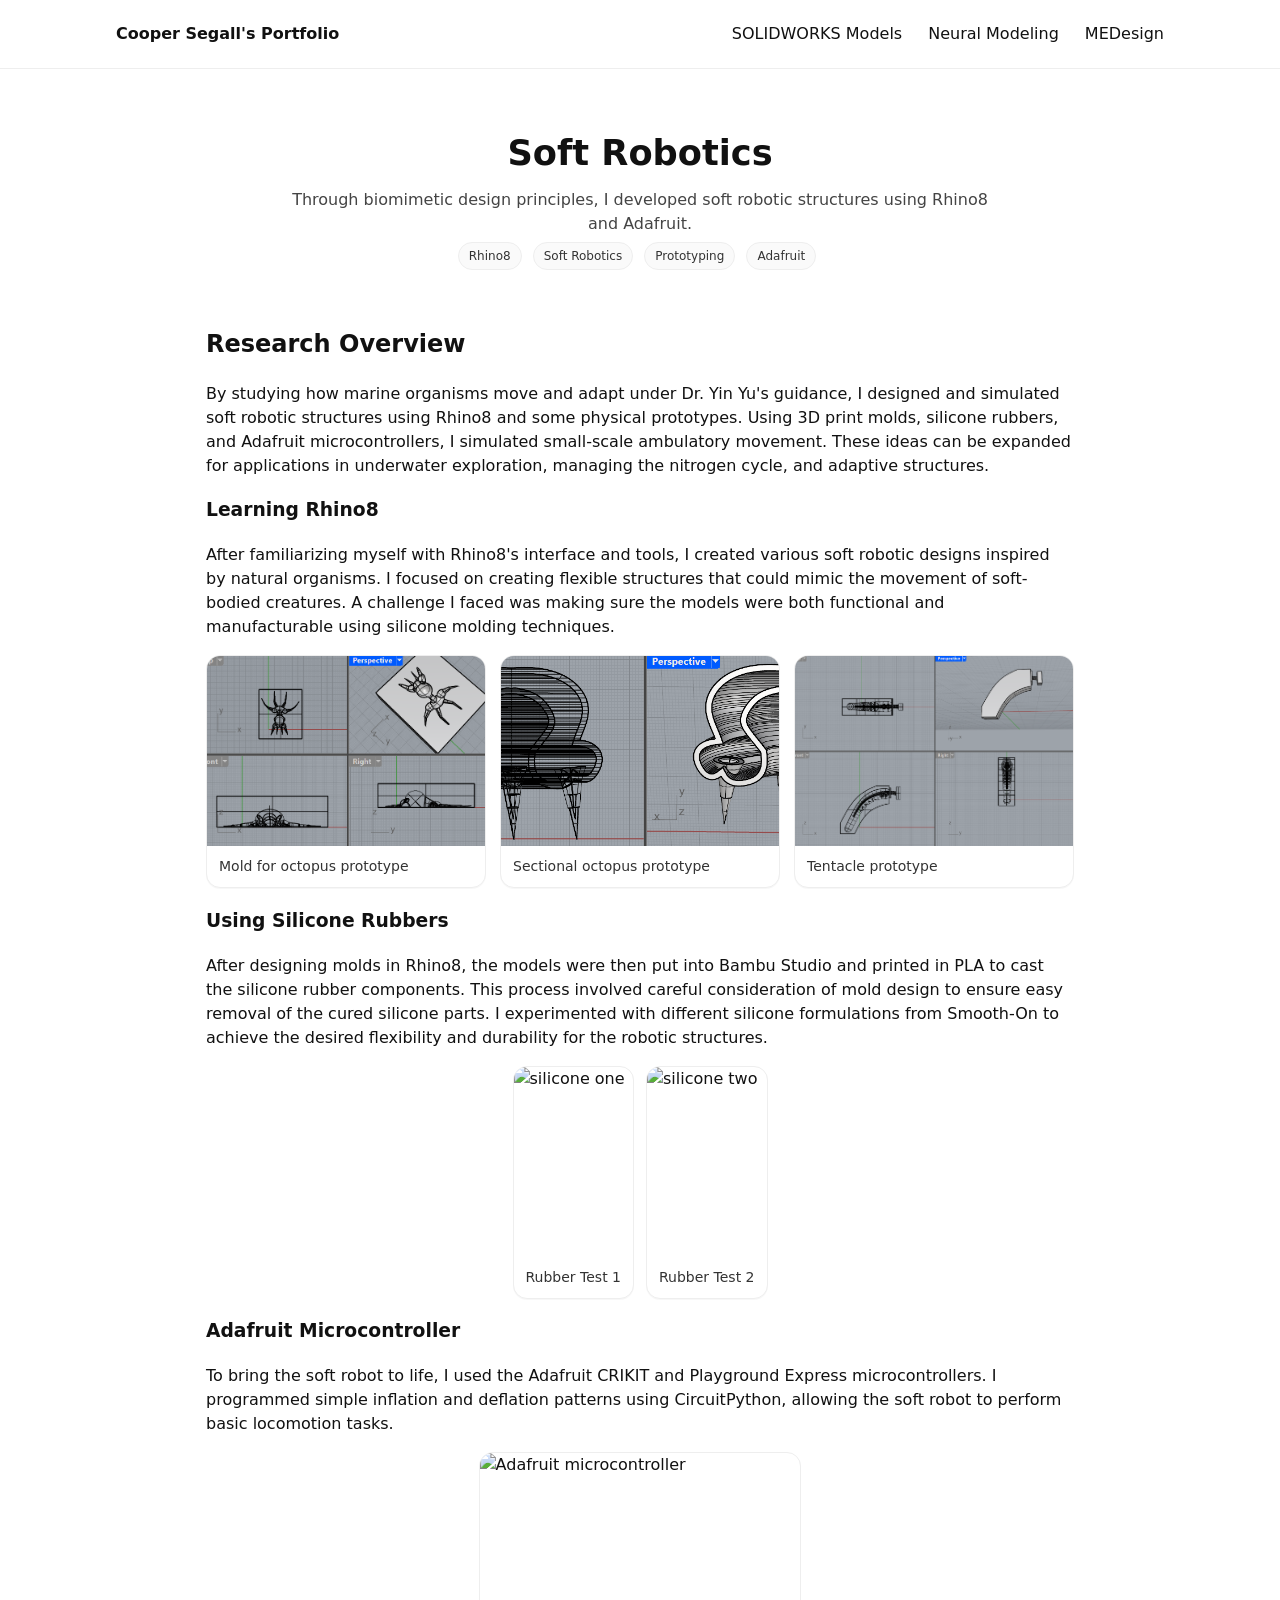
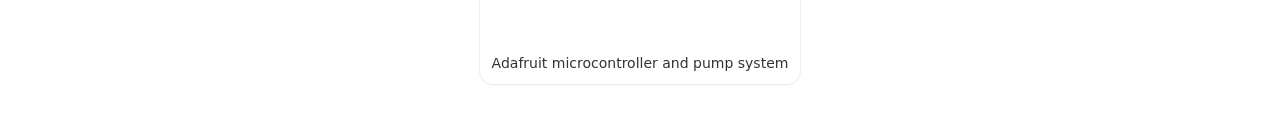
==== softrobotics.html @ 877d693b "site" ====
<!doctype html>
<html lang="en">
<head>
  <meta charset="utf-8" />
  <meta name="viewport" content="width=device-width, initial-scale=1" />
  <title>Soft Robotics</title>
  <link rel="stylesheet" href="styles.css" />

  <style>
    /* Page-specific styling */
    .prose {
      max-width: 900px;
    }

    .pill {
      display: inline-block;
      font-size: 12px;
      padding: 4px 10px;
      border: 1px solid #eee;
      border-radius: 999px;
      background: #fafafa;
      color: #333;
      margin-right: 6px;
      margin-top: 6px;
    }

    .callout {
      border: 1px solid #eee;
      background: #fafafa;
      border-radius: 14px;
      padding: 14px 16px;
      margin-top: 14px;
    }
    .callout.plain {
      border: none;
      background: transparent;
      padding: 0;
      margin-top: 12px;
      text-align: center;
      color: #333;
    }
    .callout.plain b { display: block; margin-bottom: 6px; }

    .kpi {
      display: grid;
      grid-template-columns: repeat(auto-fit, minmax(220px, 1fr));
      gap: 12px;
      margin-top: 14px;
    }

    .kpi .box {
      border: 1px solid #eee;
      border-radius: 14px;
      padding: 12px 14px;
      background: white;
    }

    .kpi .label {
      font-size: 12px;
      color: #555;
    }

    .kpi .value {
      font-size: 20px;
      font-weight: 800;
      margin-top: 6px;
    }

    pre {
      background: #f3f3f3;
      padding: 14px;
      border-radius: 12px;
      overflow-x: auto;
      font-size: 13px;
    }

    code {
      background: #f3f3f3;
      padding: 2px 6px;
      border-radius: 8px;
    }
    /* Figures: full, unrounded photos with captions underneath */
    .grid.full-photos {
      display: grid;
      grid-template-columns: repeat(auto-fit, minmax(260px, 1fr));
      gap: 12px;
      margin-top: 12px;
    }
    .grid.full-photos .photo {
      background: transparent;
      border: none;
      box-shadow: none;
      border-radius: 0;
      overflow: visible;
      display: block;
    }
    .grid.full-photos .photo img {
      width: 100%;
      height: auto;
      display: block;
      border-radius: 0;
    }
    .grid.full-photos .photo .caption {
      padding-top: 8px;
      color: #333;
      font-size: 14px;
      text-align: center;
    }
    .center-grid {
      display: flex;
      justify-content: center;
      gap: 12px;
      flex-wrap: wrap;
      margin-top: 12px;
    }
    .center-grid .card { max-width: 360px; }
    /* Centered Excel image (no box) */
    .center-photo { text-align: center; margin-top: 12px; }
    .center-photo img { max-width: 560px; width: 100%; height: auto; border-radius: 0; display: inline-block; }
  </style>
</head>

<body>
<header>
  <nav class="nav">
    <a class="brand" href="index.html">Cooper Segall's Portfolio</a>
    <div class="links">
      <a href="solidworks.html">SOLIDWORKS Models</a>
      <a href="neural-modeling.html">Neural Modeling</a>
        <a href="medesign.html">MEDesign</a>
    </div>
  </nav>
</header>

<main class="prose">

  <!-- HERO -->
  <section class="hero">
    <h1>Soft Robotics</h1>
    <p>
      Through biomimetic design principles, I developed soft robotic structures using Rhino8 and Adafruit.
    </p>

    <div>
      <span class="pill">Rhino8</span>
      <span class="pill">Soft Robotics</span>
      <span class="pill">Prototyping</span>
      <span class="pill">Adafruit</span>
    </div>
  </section>

  <!-- OVERVIEW -->
  <h2>Research Overview</h2>
  <p>
    By studying how marine organisms move and adapt under Dr. Yin Yu's guidance, I designed and simulated
    soft robotic structures using Rhino8 and some physical prototypes. Using 3D print molds, 
    silicone rubbers, and Adafruit microcontrollers, I simulated small-scale ambulatory movement. 
    These ideas can be expanded for applications in underwater exploration, managing the nitrogen cycle, and adaptive structures.
  </p>

  <!-- 3D MODELING -->
  <h3>Learning Rhino8</h3>
  <p>
    After familiarizing myself with Rhino8's interface and tools, I created various soft robotic designs inspired by natural organisms.
    I focused on creating flexible structures that could mimic the movement of soft-bodied creatures. A challenge I faced was making sure the models 
    were both functional and manufacturable using silicone molding techniques.
  </p>

  <div class="grid" style="margin-top:12px;">
    <div class="card">
      <a href="photos/octomold.png" target="_blank" rel="noopener">
        <img src="photos/octomold.png" alt="octopus prototype" />
        <div class="caption">Mold for octopus prototype</div>
      </a>
    </div>
    <div class="card">
      <a href="photos/sectionocto.png" target="_blank" rel="noopener">
        <img src="photos/sectionocto.png" alt="sectional prototype" />
        <div class="caption">Sectional octopus prototype</div>
      </a>
    </div>
    <div class="card">
      <a href="photos/tentacle.png" target="_blank" rel="noopener">
        <img src="photos/tentacle.png" alt="tentacle prototype" />
        <div class="caption">Tentacle prototype</div>
      </a>
    </div>
  </div>

 <!-- Silicone Molding -->
  <h3>Using Silicone Rubbers</h3>
  <p>
    After designing molds in Rhino8, the models were then put into Bambu Studio and printed in PLA to cast the silicone rubber components.
    This process involved careful consideration of mold design to ensure easy removal of the cured silicone parts.
    I experimented with different silicone formulations from Smooth-On to achieve the desired flexibility and durability for the robotic structures.
  </p>

   <div class="grid center-grid">
    <div class="card">
      <a href="photos/sili1.jpg" target="_blank" rel="noopener">
        <img src="photos/sili1.jpg" alt="silicone one" />
        <div class="caption">Rubber Test 1</div>
      </a>
    </div>
    <div class="card">
      <a href="photos/sili2.jpg" target="_blank" rel="noopener">
        <img src="photos/sili2.jpg" alt="silicone two" />
        <div class="caption">Rubber Test 2</div>
      </a>
    </div>

    </div>
 <!-- Adafruit Microcontrollers -->
  <h3>Adafruit Microcontroller</h3>
  <p>
    To bring the soft robot to life, I used the Adafruit CRIKIT and Playground Express microcontrollers.
    I programmed simple inflation and deflation patterns using CircuitPython, allowing the soft robot to perform basic locomotion tasks.
  </p>
</p>

  <div class="grid center-grid">
    <div class="card">
      <a href="photos/ada.jpg" target="_blank" rel="noopener">
        <img src="photos/ada.jpg" alt="Adafruit microcontroller" />
        <div class="caption">Adafruit microcontroller and pump system</div>
      </a>
    </div>

</main>
</body>
</html>
---- styles.css ----
:root {
  --max: 1100px;
  --gap: 14px;
  --radius: 14px;
}

* { box-sizing: border-box; }

body {
  margin: 0;
  font-family: system-ui, -apple-system, Segoe UI, Roboto, Arial, sans-serif;
  line-height: 1.5;
  color: #111;
}

header {
  position: sticky;
  top: 0;
  background: white;
  border-bottom: 1px solid #eee;
  z-index: 5;
}

.nav {
  max-width: var(--max);
  margin: 0 auto;
  padding: 14px 16px;
  display: flex;
  align-items: center;
  justify-content: space-between;
  gap: 16px;
}

.brand {
  font-weight: 800;
  text-decoration: none;
  color: #111;
}

.nav a {
  text-decoration: none;
  color: #111;
  padding: 8px 10px;
  border-radius: 10px;
}

.nav a:hover { background: #f3f3f3; }

.nav .links {
  display: flex;
  gap: 6px;
  flex-wrap: wrap;
}

main {
  max-width: var(--max);
  margin: 0 auto;
  padding: 22px 16px 40px;
}

.hero {
  padding: 36px 18px;
  border: none;
  border-radius: 8px;
  background: transparent;
  text-align: center;
}

.hero h1 {
  font-size: 2.2rem;
  margin: 0 0 8px;
}

.hero p {
  max-width: 700px;
  margin: 0 auto;
  color: #444;
  font-size: 1rem;
}

.grid {
  margin-top: 18px;
  display: grid;
  grid-template-columns: repeat(auto-fill, minmax(210px, 1fr));
  gap: var(--gap);
}

/* Center the homepage preview cards when there are few items */
.grid.preview {
  display: flex;
  justify-content: center;
  gap: var(--gap);
  flex-wrap: wrap;
}
.grid.preview .card { max-width: 320px; }

/* Ensure preview cards are fixed width and images match height */
.grid.preview .card { flex: 0 0 320px; }
.grid.preview .card img { height: 190px; object-fit: cover; }

.card {
  border: 1px solid #eee;
  border-radius: var(--radius);
  overflow: hidden;
  background: white;
  box-shadow: 0 1px 0 rgba(0,0,0,0.03);
}

.card a { display: block; color: inherit; text-decoration: none; }

.card img {
  width: 100%;
  height: 190px;
  object-fit: cover;
  display: block;
}

.card .caption {
  padding: 10px 12px;
  font-size: 14px;
  color: #333;
}

/* ---- Collapsible project sections ("folders") ---- */

details.project {
  margin-top: 18px;
  border: 1px solid #eee;
  border-radius: var(--radius);
  background: #fff;
  overflow: hidden;
}

details.project > summary {
  list-style: none;
  cursor: pointer;
  padding: 14px 16px;
  display: flex;
  align-items: center;
  justify-content: space-between;
  gap: 12px;
  user-select: none;
}

details.project > summary::-webkit-details-marker { display: none; }

.project-title {
  display: flex;
  align-items: center;
  gap: 10px;
  font-weight: 800;
}

.count {
  font-size: 12px;
  color: #555;
  border: 1px solid #eee;
  padding: 3px 8px;
  border-radius: 999px;
  background: #fafafa;
}

.project-body {
  padding: 0 16px 16px;
}

.project-grid {
  margin-top: 12px;
  display: grid;
  grid-template-columns: repeat(auto-fill, minmax(190px, 1fr));
  gap: var(--gap);
}

.project .card img { height: 170px; }

.controls {
  display: flex;
  gap: 10px;
  flex-wrap: wrap;
  margin-top: 12px;
  justify-content: center;
}

button.btn {
  border: 1px solid #eee;
  background: #fff;
  padding: 8px 12px;
  border-radius: 12px;
  cursor: pointer;
  font-weight: 600;
}

button.btn:hover { background: #f5f5f5; }

html { scroll-behavior: smooth; }
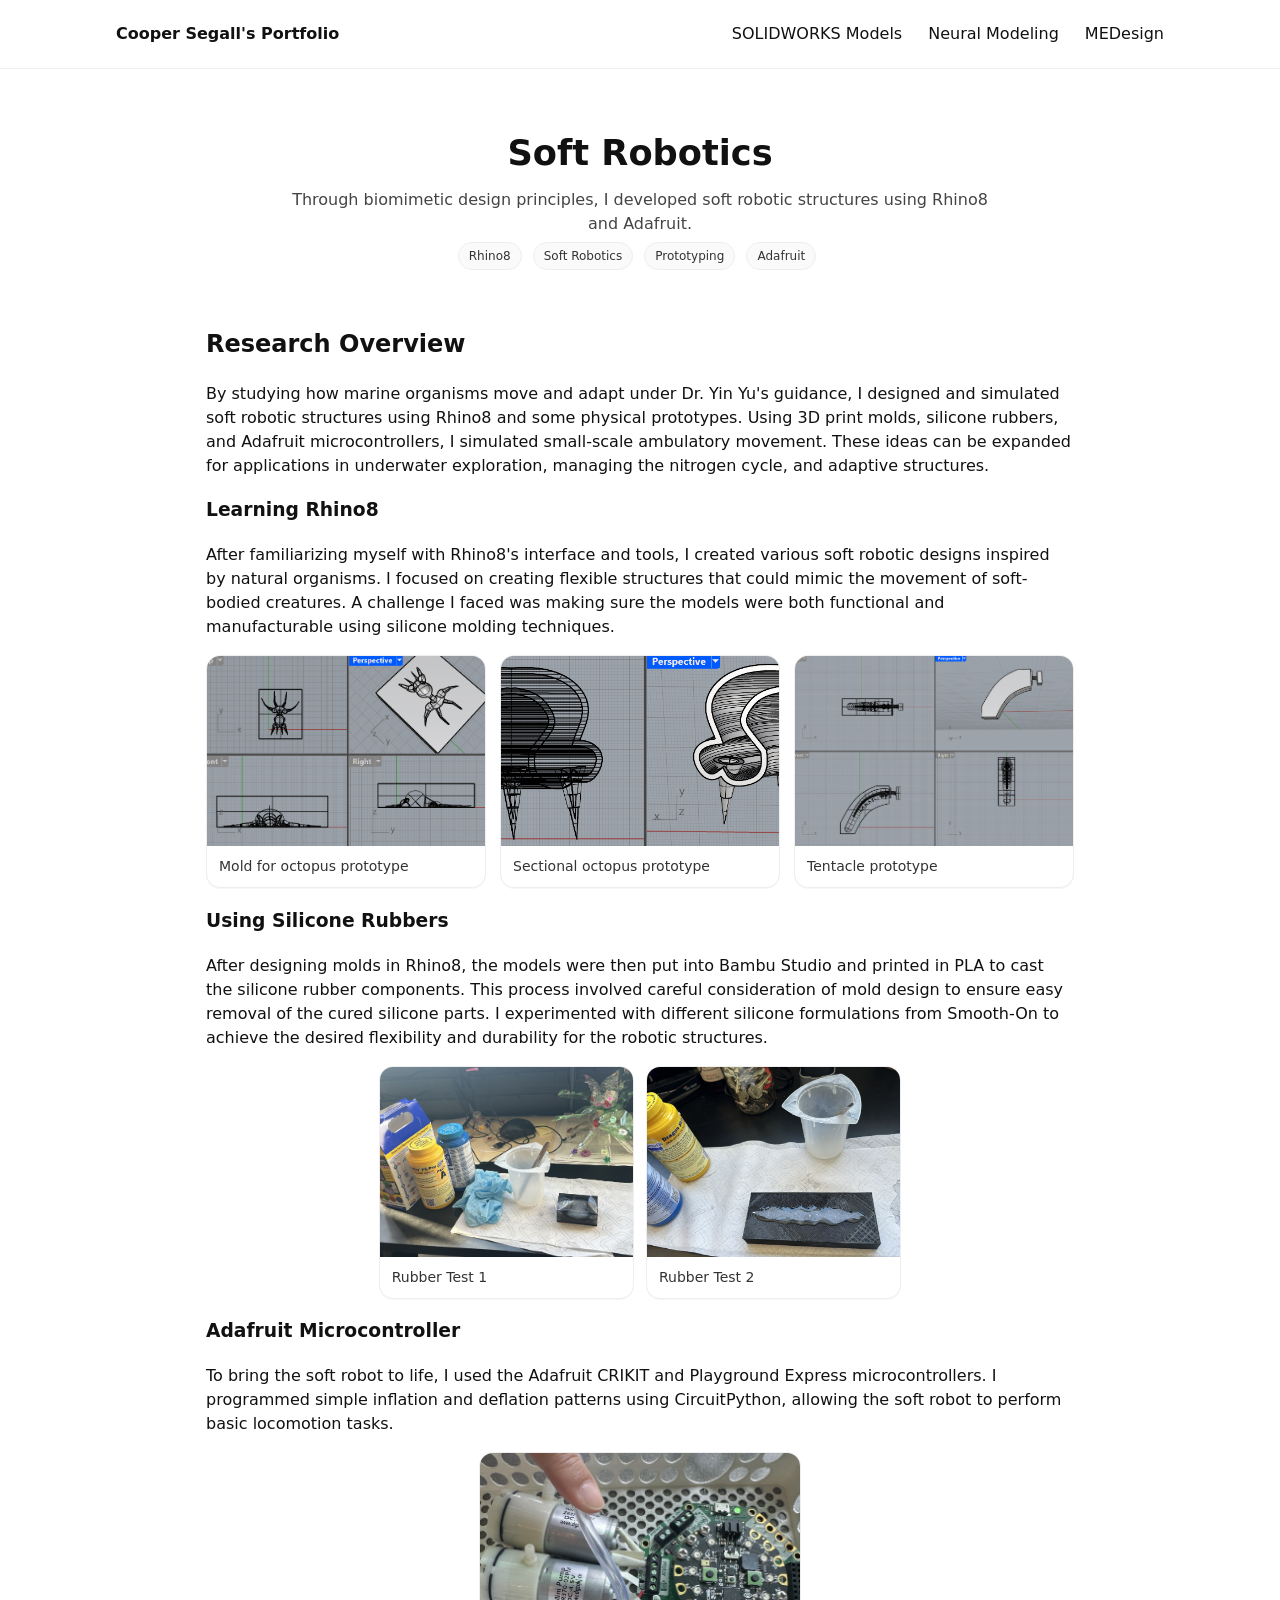
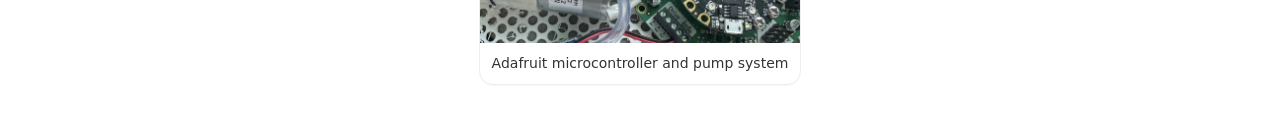
==== commit 927e7116: "jpg" ====
--- a/softrobotics.html
+++ b/softrobotics.html
@@ -197,14 +197,14 @@
 
    <div class="grid center-grid">
     <div class="card">
-      <a href="photos/sili1.jpg" target="_blank" rel="noopener">
-        <img src="photos/sili1.jpg" alt="silicone one" />
+      <a href="photos/sili1.JPG" target="_blank" rel="noopener">
+        <img src="photos/sili1.JPG" alt="silicone one" />
         <div class="caption">Rubber Test 1</div>
       </a>
     </div>
     <div class="card">
-      <a href="photos/sili2.jpg" target="_blank" rel="noopener">
-        <img src="photos/sili2.jpg" alt="silicone two" />
+      <a href="photos/sili2.JPG" target="_blank" rel="noopener">
+        <img src="photos/sili2.JPG" alt="silicone two" />
         <div class="caption">Rubber Test 2</div>
       </a>
     </div>
@@ -220,8 +220,8 @@
 
   <div class="grid center-grid">
     <div class="card">
-      <a href="photos/ada.jpg" target="_blank" rel="noopener">
-        <img src="photos/ada.jpg" alt="Adafruit microcontroller" />
+      <a href="photos/ada.JPG" target="_blank" rel="noopener">
+        <img src="photos/ada.JPG" alt="Adafruit microcontroller" />
         <div class="caption">Adafruit microcontroller and pump system</div>
       </a>
     </div>
